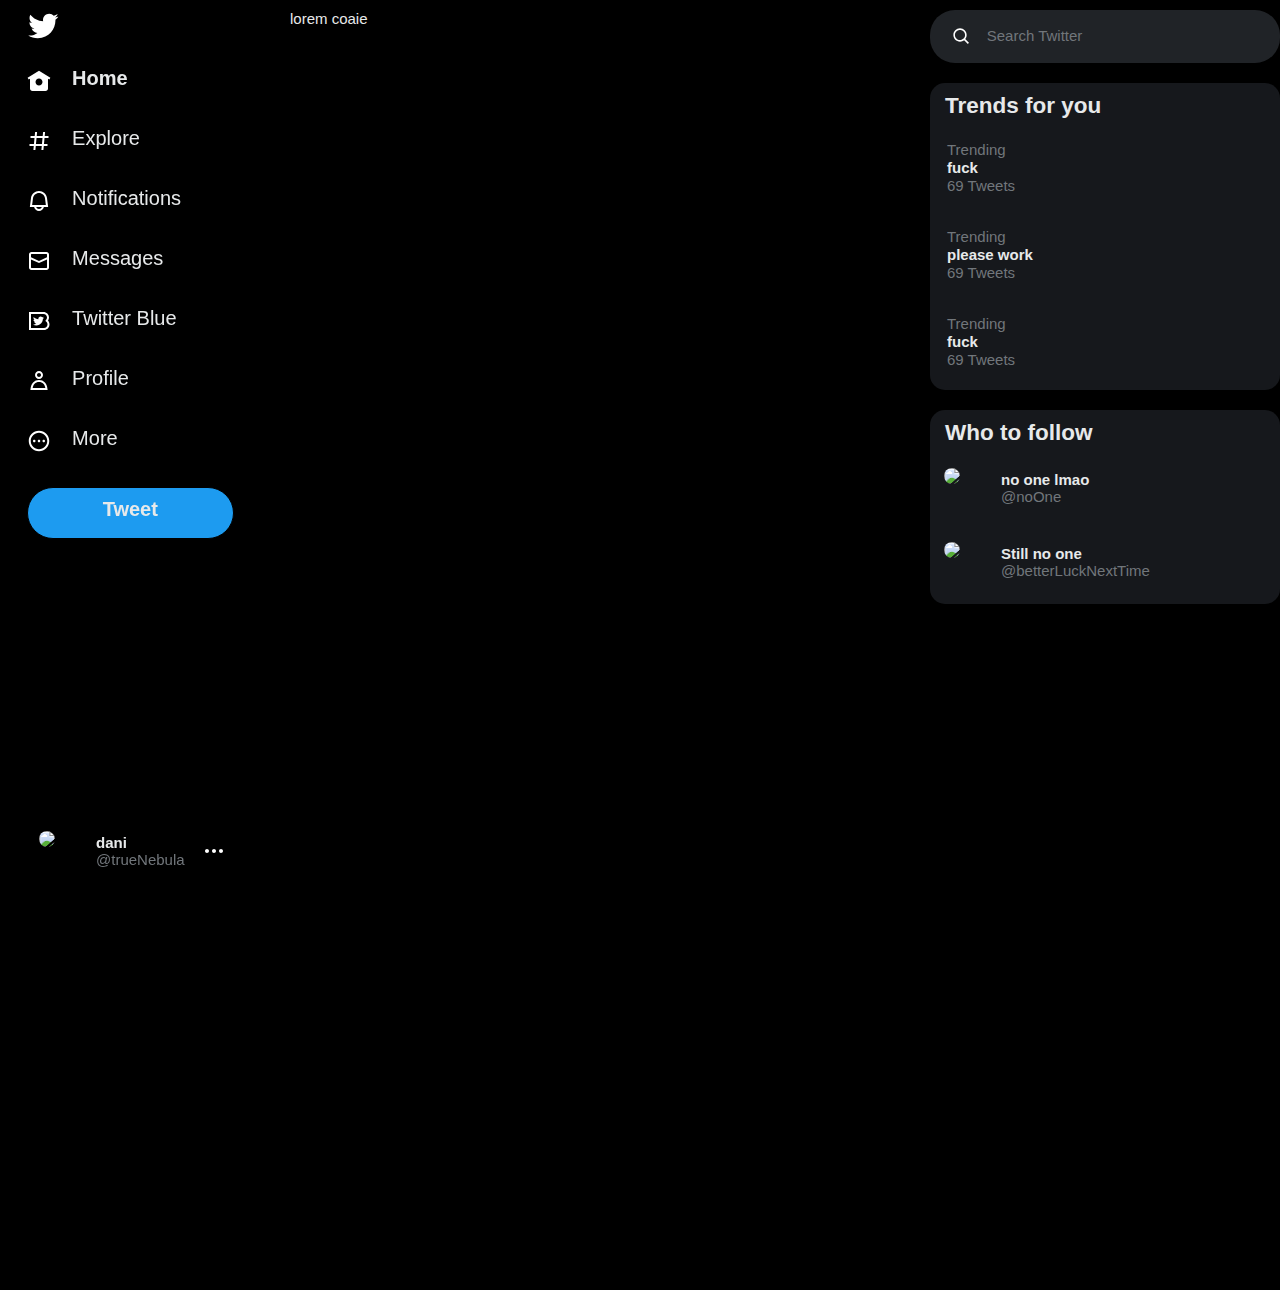
==== School/Lab3/index.html @ 3c09229b "like 2 thirds of the way done" ====
<!DOCTYPE html>
<html lang="en">
<head>
    <meta charset="UTF-8">
    <meta http-equiv="X-UA-Compatible" content="IE=edge">
    <meta name="viewport" content="width=device-width, initial-scale=1.0">
    <link rel="stylesheet" href="styles.css">
    <title>Home / Twitter</title>
</head>
<body>
    <div class="layout">
        <header>
            <div class="empty">
                <div class="sidebar">
                    <div class="sidebar-helper">
                        <svg viewBox="0 0 24 24" aria-hidden="true" class="logo">
                        <g>
                        <path d="M23.643 4.937c-.835.37-1.732.62-2.675.733.962-.576 1.7-1.49 2.048-2.578-.9.534-1.897.922-2.958 1.13-.85-.904-2.06-1.47-3.4-1.47-2.572 0-4.658 2.086-4.658 4.66 0 .364.042.718.12 1.06-3.873-.195-7.304-2.05-9.602-4.868-.4.69-.63 1.49-.63 2.342 0 1.616.823 3.043 2.072 3.878-.764-.025-1.482-.234-2.11-.583v.06c0 2.257 1.605 4.14 3.737 4.568-.392.106-.803.162-1.227.162-.3 0-.593-.028-.877-.082.593 1.85 2.313 3.198 4.352 3.234-1.595 1.25-3.604 1.995-5.786 1.995-.376 0-.747-.022-1.112-.065 2.062 1.323 4.51 2.093 7.14 2.093 8.57 0 13.255-7.098 13.255-13.254 0-.2-.005-.402-.014-.602.91-.658 1.7-1.477 2.323-2.41z"></path>
                        </g>
                        </svg>
                        <nav>
                        <a href="#" class="navlink">
                            <div>
                                <svg class="icon"><g><path d="M12 1.696L.622 8.807l1.06 1.696L3 9.679V19.5C3 20.881 4.119 22 5.5 22h13c1.381 0 2.5-1.119 2.5-2.5V9.679l1.318.824 1.06-1.696L12 1.696zM12 16.5c-1.933 0-3.5-1.567-3.5-3.5s1.567-3.5 3.5-3.5 3.5 1.567 3.5 3.5-1.567 3.5-3.5 3.5z"></path></g></svg>
                                <span class="navtext bold">Home</span>
                            </div>
                        </a>
                        <a href="#" class="navlink">
                            <div>
                                <svg class="icon"><g><path d="M10.09 3.098L9.72 7h5.99l.39-4.089 1.99.187L17.72 7h3.78v2h-3.97l-.56 6h3.53v2h-3.72l-.38 4.089-1.99-.187.36-3.902H8.78l-.38 4.089-1.99-.187L6.77 17H2.5v-2h4.46l.56-6H3.5V7h4.21l.39-4.089 1.99.187zM14.96 15l.56-6H9.53l-.56 6h5.99z"></path></g></svg>
                                <span class="navtext">Explore</span>
                            </div>
                        </a>
                        <a href="#" class="navlink">
                            <div>
                                <svg class="icon"><g><path d="M19.993 9.042C19.48 5.017 16.054 2 11.996 2s-7.49 3.021-7.999 7.051L2.866 18H7.1c.463 2.282 2.481 4 4.9 4s4.437-1.718 4.9-4h4.236l-1.143-8.958zM12 20c-1.306 0-2.417-.835-2.829-2h5.658c-.412 1.165-1.523 2-2.829 2zm-6.866-4l.847-6.698C6.364 6.272 8.941 4 11.996 4s5.627 2.268 6.013 5.295L18.864 16H5.134z"></path></g></svg>
                                <span class="navtext">Notifications</span>
                            </div>
                        </a>
                        <a href="#" class="navlink">
                            <div>
                                <svg class="icon"><g><path d="M1.998 5.5c0-1.381 1.119-2.5 2.5-2.5h15c1.381 0 2.5 1.119 2.5 2.5v13c0 1.381-1.119 2.5-2.5 2.5h-15c-1.381 0-2.5-1.119-2.5-2.5v-13zm2.5-.5c-.276 0-.5.224-.5.5v2.764l8 3.638 8-3.636V5.5c0-.276-.224-.5-.5-.5h-15zm15.5 5.463l-8 3.636-8-3.638V18.5c0 .276.224.5.5.5h15c.276 0 .5-.224.5-.5v-8.037z"></path></g></svg>
                                <span class="navtext">Messages</span>
                            </div>
                        </a>
                        <a href="#" class="navlink">
                            <div>
                                <svg class="icon"><g><path d="M15.704 8.99c.457-.05.891-.17 1.296-.35-.302.45-.685.84-1.125 1.15.004.1.006.19.006.29 0 2.94-2.269 6.32-6.421 6.32-1.274 0-2.46-.37-3.459-1 .177.02.357.03.539.03 1.057 0 2.03-.35 2.803-.95-.988-.02-1.821-.66-2.109-1.54.138.03.28.04.425.04.206 0 .405-.03.595-.08-1.033-.2-1.811-1.1-1.811-2.18v-.03c.305.17.652.27 1.023.28-.606-.4-1.004-1.08-1.004-1.85 0-.4.111-.78.305-1.11 1.113 1.34 2.775 2.22 4.652 2.32-.038-.17-.058-.33-.058-.51 0-1.23 1.01-2.22 2.256-2.22.649 0 1.235.27 1.647.7.514-.1.997-.28 1.433-.54-.168.52-.526.96-.992 1.23zM2 21h15c3.038 0 5.5-2.46 5.5-5.5 0-1.4-.524-2.68-1.385-3.65-.08-.09-.089-.22-.023-.32.574-.87.908-1.91.908-3.03C22 5.46 19.538 3 16.5 3H2v18zM16.5 5C18.433 5 20 6.57 20 8.5c0 1.01-.43 1.93-1.12 2.57-.468.43-.414 1.19.111 1.55.914.63 1.509 1.69 1.509 2.88 0 1.93-1.567 3.5-3.5 3.5H4V5h12.5z"></path></g></svg>
                                <span class="navtext">Twitter Blue</span>
                            </div>
                        </a>
                        <a href="#" class="navlink">
                            <div>
                                <svg class="icon"><g><path d="M5.651 19h12.698c-.337-1.8-1.023-3.21-1.945-4.19C15.318 13.65 13.838 13 12 13s-3.317.65-4.404 1.81c-.922.98-1.608 2.39-1.945 4.19zm.486-5.56C7.627 11.85 9.648 11 12 11s4.373.85 5.863 2.44c1.477 1.58 2.366 3.8 2.632 6.46l.11 1.1H3.395l.11-1.1c.266-2.66 1.155-4.88 2.632-6.46zM12 4c-1.105 0-2 .9-2 2s.895 2 2 2 2-.9 2-2-.895-2-2-2zM8 6c0-2.21 1.791-4 4-4s4 1.79 4 4-1.791 4-4 4-4-1.79-4-4z"></path></g></svg>
                                <span class="navtext">Profile</span>
                            </div>
                        </a>
                        <a href="#" class="navlink">
                            <div>
                                <svg class="icon"><g><path d="M3.75 12c0-4.56 3.69-8.25 8.25-8.25s8.25 3.69 8.25 8.25-3.69 8.25-8.25 8.25S3.75 16.56 3.75 12zM12 1.75C6.34 1.75 1.75 6.34 1.75 12S6.34 22.25 12 22.25 22.25 17.66 22.25 12 17.66 1.75 12 1.75zm-4.75 11.5c.69 0 1.25-.56 1.25-1.25s-.56-1.25-1.25-1.25S6 11.31 6 12s.56 1.25 1.25 1.25zm9.5 0c.69 0 1.25-.56 1.25-1.25s-.56-1.25-1.25-1.25-1.25.56-1.25 1.25.56 1.25 1.25 1.25zM13.25 12c0 .69-.56 1.25-1.25 1.25s-1.25-.56-1.25-1.25.56-1.25 1.25-1.25 1.25.56 1.25 1.25z"></path></g></svg>
                                <span class="navtext">More</span>
                            </div>
                        </a>
                        </nav>
                        <div class="tweet-button">
                            <a href="#" class="tweet-anchor bold">
                                <span>Tweet</span>
                            </a>
                        </div>
                        <div class="profile-info">
                            <div class="pfp">
                                <img src="https://pbs.twimg.com/profile_images/1542159295428677637/YGMiE6as_normal.png">
                            </div>
                            <div class="stack">
                                <div class="username bold">
                                    <span>dani</span>
                                </div>
                                <div class="handle">
                                    <span>@trueNebula</span>
                                </div>
                            </div>
                            <div class="settings">
                                <svg viewBox="0 0 24 24" aria-hidden="true">
                                    <g><path d="M3 12c0-1.1.9-2 2-2s2 .9 2 2-.9 2-2 2-2-.9-2-2zm9 2c1.1 0 2-.9 2-2s-.9-2-2-2-2 .9-2 2 .9 2 2 2zm7 0c1.1 0 2-.9 2-2s-.9-2-2-2-2 .9-2 2 .9 2 2 2z"></path></g>
                                </svg>                                
                            </div>
                        </div>
                    </div>
                </div>
        </header>
        <main>
            <div class="middle">
                <p>lorem coaie</p>
                <div class="timeline"></div>
                <div class="right">
                    <section id="search-bar" class="search-bar">
                        <div class="grey-icon-container">
                            <svg class="grey-icon" viewBox="0 0 24 24" aria-hidden="true">
                                <g><path d="M10.25 3.75c-3.59 0-6.5 2.91-6.5 6.5s2.91 6.5 6.5 6.5c1.795 0 3.419-.726 4.596-1.904 1.178-1.177 1.904-2.801 1.904-4.596 0-3.59-2.91-6.5-6.5-6.5zm-8.5 6.5c0-4.694 3.806-8.5 8.5-8.5s8.5 3.806 8.5 8.5c0 1.986-.682 3.815-1.824 5.262l4.781 4.781-1.414 1.414-4.781-4.781c-1.447 1.142-3.276 1.824-5.262 1.824-4.694 0-8.5-3.806-8.5-8.5z"></path></g>
                            </svg>
                        </div>
                        <span>Search Twitter</span>
                    </section>
                    <section id="trends" class="grey-container">
                        <div class="grey-container-text">
                            <h2>Trends for you</h2>
                        </div>
                        <div class="grey-container-item">
                            <div class="grey-container-text-small">Trending</div>
                            <div class="grey-container-heading">fuck</div>
                            <div class="grey-container-text-small">69 Tweets</div>
                        </div>
                        <div class="grey-container-item">
                            <div class="grey-container-text-small">Trending</div>
                            <div class="grey-container-heading">please work</div>
                            <div class="grey-container-text-small">69 Tweets</div>
                        </div>
                        <div class="grey-container-item">
                            <div class="grey-container-text-small">Trending</div>
                            <div class="grey-container-heading">fuck</div>
                            <div class="grey-container-text-small">69 Tweets</div>
                        </div>
                    </section>
                    <section id="follow" class="grey-container">
                        <div class="grey-container-text">
                            <h2>Who to follow</h2>
                        </div>
                        <div class="grey-container-item">
                            <div class="grey-container-profile">
                                <div class="pfp">
                                    <img src="https://pbs.twimg.com/profile_images/1542159295428677637/YGMiE6as_normal.png">
                                </div>
                                <div class="stack">
                                    <div class="username bold">
                                        <span>no one lmao</span>
                                    </div>
                                    <div class="handle">
                                        <span>@noOne</span>
                                    </div>
                                </div>
                            </div>
                        </div>
                        <div class="grey-container-item">
                            <div class="grey-container-profile">
                                <div class="pfp">
                                    <img src="https://pbs.twimg.com/profile_images/1542159295428677637/YGMiE6as_normal.png">
                                </div>
                                <div class="stack">
                                    <div class="username bold">
                                        <span>Still no one</span>
                                    </div>
                                    <div class="handle">
                                        <span>@betterLuckNextTime</span>
                                    </div>
                                </div>
                            </div>
                        </div>
                    </section>
                </div>
            </div>
        </main>
    </div>
</body>
</html>
---- School/Lab3/styles.css ----
:root {
    --bg-color: rgb(0, 0, 0);
    --scrollbar-color: rgb(22, 24, 28);
    --text-color: rgb(231, 233, 234);
    --blue-text-color: rgb(29, 155, 240);
    --blue-color: rgb(29, 155, 240);
    --grey-text: rgb(113, 118, 123);
    --grey-bg: rgb(32, 35, 39);
    --dark-grey-bg:rgb(22, 24, 28);
}

* {
    margin: 0;
    padding: 0;
    box-sizing: border-box;
}

.bold {
    font-weight: 650;
}

body {
    width: 100%;
    height: 100%;
    background-color: var(--bg-color);
    color: var(--text-color);
    font-family: "TwitterChirp", -apple-system, BlinkMacSystemFont, "Segoe UI", Roboto, Helvetica, Arial, sans-serif;
    font-size: 15px;
}

a {
    color: var(--text-color);
    text-decoration: none;
    justify-content: center;
}

svg {
    filter: invert(100%);
}

.layout {
    margin-top: 10px;
    height: 100vw;
    display: flex;
    flex-direction: row;
    align-items: stretch;
}

header {
    max-width: 594px;
    display: flex;
    flex-direction: column;
    align-items: flex-end;
    flex-grow: 1;
}

.empty {
    width: 285px;
    height: 100%;
    display: flex;
    align-items: flex-end;
    flex-basis: auto;
    flex-direction: column;
    flex-shrink: 0;
}

.sidebar {
    position: fixed;
    height: 100%;
    padding-left: 8px;
    padding-right: 8px;
    display: flex;
    flex-direction: column;
    font-size: 20px;
}

.sidebar-helper{
    justify-content: space-between;
    height: 100%;
    width: 255px;
    margin-left:30px;
}

.logo {
    height: 2rem;
    margin-bottom: 20px;
}

nav {
    display: flex;
    align-items: flex-start;
    flex-direction: column;
    gap: 30px;
    margin-bottom:30px
}

.navlink>div {
    display: flex;

}

.icon {
    height: 1.75rem;
    width: 1.57rem;
    margin-top:2px;
}

.navtext {
    margin-bottom:7px;
    margin-right: 16px;
    margin-left: 20px;
    overflow: hidden;
    text-overflow: ellipsis;
    white-space: nowrap;
}

.tweet-button {
    width: 90%;
    min-width: 52px;
    min-height: 52px;
    margin-bottom: 4px;
    margin-top: 4px;
    display:flex;

}

.tweet-anchor {
    width:90%;
    background-color: var(--blue-color);
    box-shadow: rgba(0, 0, 0, 0.08) 0px 8px 28px;
    cursor: pointer;
    padding-left: 32px;
    padding-right: 32px;
    border-style: solid;
    border-width: 1px;
    border-color: rgb(0, 0, 0);
    border-radius: 9999px;
    display: flex;
}

.tweet-anchor>span {
    padding-top:10px;
}

.profile-info {
    position: absolute;
    bottom: 15px;
    margin-bottom: 12px;
    margin-top: 12px;
    padding: 12px;
    display: flex;
    flex-direction: row;
    align-items: center;
    font-size: 15px;
    gap: 17px;
}

.pfp {
    height: 40px;
    width: 40px;
}

.pfp>img {
    border-radius: 50%;
}

.handle{
    color: var(--grey-text);
}

.settings {
    align-items: flex-end;
    height: 1.5rem;
    width: 1.5rem;

}

main {
    align-items: flex-start;
}

.middle {
    width: 990px;
    display: flex;
    flex-direction: row;
    align-items: stretch;
}

.timeline {
    max-width: 600px;
    flex-grow: 1;
    flex-shrink: 1;
    flex-basis: auto;
}

.right {
    width: 350px;
}

.search-bar {
    width: 350px;
    height: 53px;
    background-color: var(--grey-bg);
    border-radius:25px;
    margin-bottom: 12px;
    display: flex;
    flex-direction: row;
    align-items: center;
    justify-content: left;
    padding-top: 3px;
}

.grey-icon {
    padding-left: 12px;
    color: rgb(113, 118, 123);
    height: 1.25em;
    margin-left: 10px;
}

.search-bar>span {
    color: var(--grey-text);
    margin-left: 16px;
    margin-bottom: 5px;
}

.grey-container {
    background-color: var(--dark-grey-bg);
    border-color: var(--dark-grey-bg);
    border-radius:15px;
    margin-top: 20px;
    margin-bottom: 16px;
    display: flex;
    flex-direction: column;
    align-items: flex-start;
    justify-content: left;
    
}

.grey-container-text{
    margin-left: 15px;
    margin-top: 10px;
    margin-bottom: 10px;


}

.grey-container-item {
    width:100%;
    display: flex;
    flex-direction: column;
    align-items: flex-start;
    justify-content: left;
    margin-left: 5px;
    margin-bottom: 10px;
    padding: 12px;
    gap:1px;    

}

.grey-container-text-small {
    color: var(--grey-text);
}

.grey-container-heading {
    color: var(--white-text);
    font-weight: 700;
}

.grey-container-profile {
    margin-top: -12px;
    margin-left: -15px;
    margin-bottom: -12px;
    padding: 12px;
    display: flex;
    flex-direction: row;
    align-items: center;
    font-size: 15px;
    gap: 17px;

}
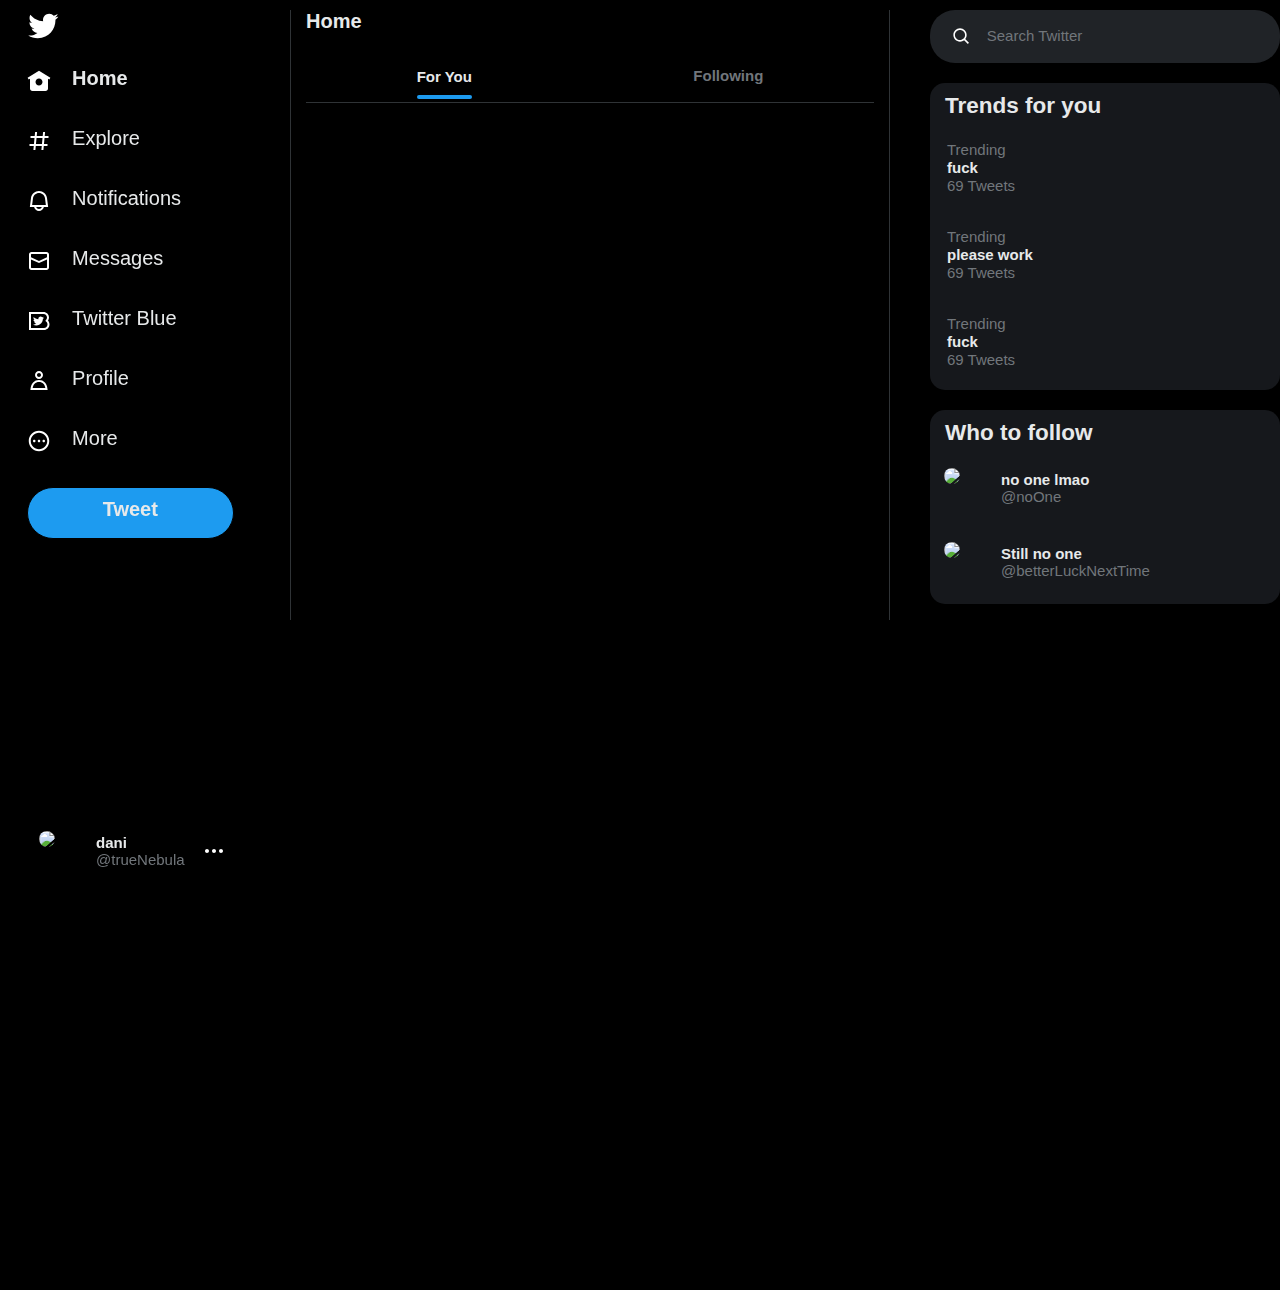
==== commit 649dbdf3: "started timeline" ====
--- a/School/Lab3/index.html
+++ b/School/Lab3/index.html
@@ -90,8 +90,27 @@
         </header>
         <main>
             <div class="middle">
-                <p>lorem coaie</p>
-                <div class="timeline"></div>
+                <div class="timeline">
+                    <h2>Home</h2>
+                    <div class="tabs">
+                        <div class="for-you">
+                            <div class="tab-text">
+                                <span>For You</span>
+                            </div>
+                            <div class="tab-underline"></div>
+                        </div>
+                        <div class="following">
+                            <div class="tab-text unselected">
+                                <span>Following</span>
+                            </div>
+                        </div>
+                    </div>
+                    <div class="compose"></div>
+                    <div class="tweets">
+                        <div class="tweet"></div>
+                        <div class="tweet"></div>
+                    </div>
+                </div>
                 <div class="right">
                     <section id="search-bar" class="search-bar">
                         <div class="grey-icon-container">
--- a/School/Lab3/styles.css
+++ b/School/Lab3/styles.css
@@ -188,9 +188,59 @@
 
 .timeline {
     max-width: 600px;
+    margin-right: 40px;
+    padding-left: 15px;
+    padding-right: 15px;
     flex-grow: 1;
     flex-shrink: 1;
     flex-basis: auto;
+    border-left-width: 1px;
+    border-right-width: 1px;
+    border-top-width: 0px;
+    border-bottom-width: 0px;
+    border-style: solid;
+    border-color: rgb(47, 51, 54);
+
+}
+
+.timeline>h2 {
+    height:3rem;
+    font-size: 20px;
+}
+
+.tabs{
+    width:100%;
+    display: flex;
+    flex-direction: row;
+    align-items: center;
+    justify-content: space-around;
+    margin-top: 10px;
+    border-width: 0 0 1px 0;
+    border-style: solid;
+    border-color: rgb(47, 51, 54);
+
+}
+
+.tab-text {
+    font-weight: 700;
+}
+
+.unselected {
+    font-weight: 600;
+    color: var(--grey-text);
+}
+
+.tab-underline {
+    height:4px;
+    background-color: var(--blue-color);
+    width:100%;
+    display: inline-flex;
+    border-radius: 9999px;
+}
+
+.following {
+    margin-top: -20px;
+
 }
 
 .right {
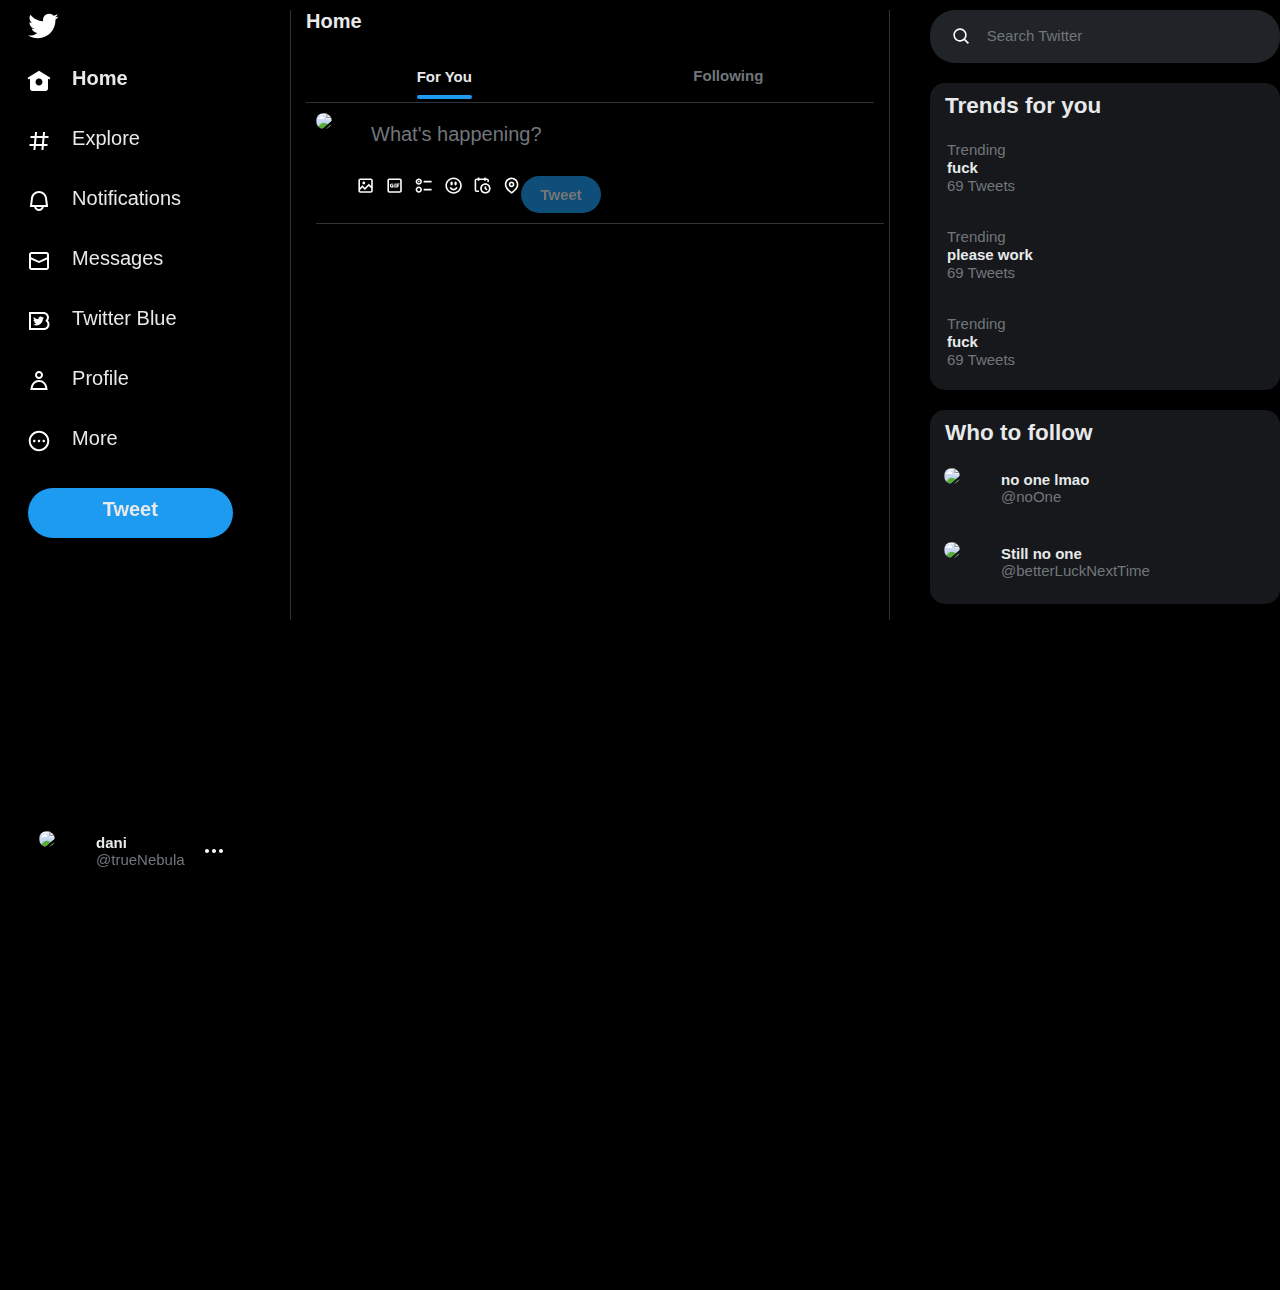
==== commit adf4f534: "started compose box" ====
--- a/School/Lab3/index.html
+++ b/School/Lab3/index.html
@@ -105,7 +105,53 @@
                             </div>
                         </div>
                     </div>
-                    <div class="compose"></div>
+                    <div class="compose">
+                        <div class="pfp">
+                            <img src="https://pbs.twimg.com/profile_images/1542159295428677637/YGMiE6as_normal.png">
+                        </div>
+                        <div class="compose-area">
+                            <div class="placeholder-text">
+                                <span>What's happening?</span>
+                            </div>
+                            <div class="compose-menu">
+                                <div class="compose-icons">
+                                    <div class="compose-icon">
+                                        <svg viewBox="0 0 24 24" aria-hidden="true">
+                                            <g><path d="M3 5.5C3 4.119 4.119 3 5.5 3h13C19.881 3 21 4.119 21 5.5v13c0 1.381-1.119 2.5-2.5 2.5h-13C4.119 21 3 19.881 3 18.5v-13zM5.5 5c-.276 0-.5.224-.5.5v9.086l3-3 3 3 5-5 3 3V5.5c0-.276-.224-.5-.5-.5h-13zM19 15.414l-3-3-5 5-3-3-3 3V18.5c0 .276.224.5.5.5h13c.276 0 .5-.224.5-.5v-3.086zM9.75 7C8.784 7 8 7.784 8 8.75s.784 1.75 1.75 1.75 1.75-.784 1.75-1.75S10.716 7 9.75 7z"></path></g>
+                                        </svg>
+                                    </div>
+                                    <div class="compose-icon">
+                                        <svg viewBox="0 0 24 24" aria-hidden="true">
+                                            <g><path d="M3 5.5C3 4.119 4.12 3 5.5 3h13C19.88 3 21 4.119 21 5.5v13c0 1.381-1.12 2.5-2.5 2.5h-13C4.12 21 3 19.881 3 18.5v-13zM5.5 5c-.28 0-.5.224-.5.5v13c0 .276.22.5.5.5h13c.28 0 .5-.224.5-.5v-13c0-.276-.22-.5-.5-.5h-13zM18 10.711V9.25h-3.74v5.5h1.44v-1.719h1.7V11.57h-1.7v-.859H18zM11.79 9.25h1.44v5.5h-1.44v-5.5zm-3.07 1.375c.34 0 .77.172 1.02.43l1.03-.86c-.51-.601-1.28-.945-2.05-.945C7.19 9.25 6 10.453 6 12s1.19 2.75 2.72 2.75c.85 0 1.54-.344 2.05-.945v-2.149H8.38v1.032H9.4v.515c-.17.086-.42.172-.68.172-.76 0-1.36-.602-1.36-1.375 0-.688.6-1.375 1.36-1.375z"></path></g>
+                                        </svg>
+                                    </div>
+                                    <div class="compose-icon">
+                                        <svg viewBox="0 0 24 24" aria-hidden="true">
+                                            <g><path d="M6 5c-1.1 0-2 .895-2 2s.9 2 2 2 2-.895 2-2-.9-2-2-2zM2 7c0-2.209 1.79-4 4-4s4 1.791 4 4-1.79 4-4 4-4-1.791-4-4zm20 1H12V6h10v2zM6 15c-1.1 0-2 .895-2 2s.9 2 2 2 2-.895 2-2-.9-2-2-2zm-4 2c0-2.209 1.79-4 4-4s4 1.791 4 4-1.79 4-4 4-4-1.791-4-4zm20 1H12v-2h10v2zM7 7c0 .552-.45 1-1 1s-1-.448-1-1 .45-1 1-1 1 .448 1 1z"></path></g>
+                                        </svg>
+                                    </div>
+                                    <div class="compose-icon">
+                                        <svg viewBox="0 0 24 24" aria-hidden="true">
+                                            <g><path d="M8 9.5C8 8.119 8.672 7 9.5 7S11 8.119 11 9.5 10.328 12 9.5 12 8 10.881 8 9.5zm6.5 2.5c.828 0 1.5-1.119 1.5-2.5S15.328 7 14.5 7 13 8.119 13 9.5s.672 2.5 1.5 2.5zM12 16c-2.224 0-3.021-2.227-3.051-2.316l-1.897.633c.05.15 1.271 3.684 4.949 3.684s4.898-3.533 4.949-3.684l-1.896-.638c-.033.095-.83 2.322-3.053 2.322zm10.25-4.001c0 5.652-4.598 10.25-10.25 10.25S1.75 17.652 1.75 12 6.348 1.75 12 1.75 22.25 6.348 22.25 12zm-2 0c0-4.549-3.701-8.25-8.25-8.25S3.75 7.451 3.75 12s3.701 8.25 8.25 8.25 8.25-3.701 8.25-8.25z"></path></g>
+                                        </svg>
+                                    </div>
+                                    <div class="compose-icon">
+                                        <svg viewBox="0 0 24 24" aria-hidden="true">
+                                            <g><path d="M6 3V2h2v1h6V2h2v1h1.5C18.88 3 20 4.119 20 5.5v2h-2v-2c0-.276-.22-.5-.5-.5H16v1h-2V5H8v1H6V5H4.5c-.28 0-.5.224-.5.5v12c0 .276.22.5.5.5h3v2h-3C3.12 20 2 18.881 2 17.5v-12C2 4.119 3.12 3 4.5 3H6zm9.5 8c-2.49 0-4.5 2.015-4.5 4.5s2.01 4.5 4.5 4.5 4.5-2.015 4.5-4.5-2.01-4.5-4.5-4.5zM9 15.5C9 11.91 11.91 9 15.5 9s6.5 2.91 6.5 6.5-2.91 6.5-6.5 6.5S9 19.09 9 15.5zm5.5-2.5h2v2.086l1.71 1.707-1.42 1.414-2.29-2.293V13z"></path></g>
+                                        </svg>
+                                    </div>
+                                    <div class="compose-icon">
+                                        <svg viewBox="0 0 24 24" aria-hidden="true">
+                                            <g><path d="M12 7c-1.93 0-3.5 1.57-3.5 3.5S10.07 14 12 14s3.5-1.57 3.5-3.5S13.93 7 12 7zm0 5c-.827 0-1.5-.673-1.5-1.5S11.173 9 12 9s1.5.673 1.5 1.5S12.827 12 12 12zm0-10c-4.687 0-8.5 3.813-8.5 8.5 0 5.967 7.621 11.116 7.945 11.332l.555.37.555-.37c.324-.216 7.945-5.365 7.945-11.332C20.5 5.813 16.687 2 12 2zm0 17.77c-1.665-1.241-6.5-5.196-6.5-9.27C5.5 6.916 8.416 4 12 4s6.5 2.916 6.5 6.5c0 4.073-4.835 8.028-6.5 9.27z"></path></g>
+                                        </svg>
+                                    </div>
+                                </div>
+                                <div class="compose-button">
+                                    <span class="bold">Tweet</span>
+                                </div>
+                            </div>
+                        </div>
+                    </div>
                     <div class="tweets">
                         <div class="tweet"></div>
                         <div class="tweet"></div>
--- a/School/Lab3/styles.css
+++ b/School/Lab3/styles.css
@@ -243,6 +243,74 @@
 
 }
 
+
+.compose {
+    width:100%;
+    display: flex;
+    flex-direction: row;
+    margin-top: 10px;
+    margin-left:10px;
+    border-width: 0 0 1px 0;
+    border-style: solid;
+    border-color: rgb(47, 51, 54);
+
+}
+
+.compose-area { 
+    display: flex;
+    flex-direction: column;
+}
+
+.placeholder-text {
+    color: var(--grey-text);
+    margin-left: 15px;
+    margin-top: 10px;
+    margin-bottom: 10px;
+    font-size: 20px;
+    font-weight: 10px;
+
+}
+
+
+.compose-menu {
+    display: flex;
+    flex-direction: row;
+    margin-top: 20px;
+    justify-items: stretch;
+    
+}
+
+.compose-icons {
+    align-self: flex-start;
+    display: flex;
+    flex-direction: row;
+    gap: 10px;
+    justify-content: center;
+    align-items: center;
+}
+
+.compose-icon {
+    height: 1.2rem;
+    width: 1.2rem;
+    margin-bottom: 10px;
+}
+
+.compose-button {
+    align-self: flex-end;
+
+    display: flex;
+    flex-direction: row;
+    background-color: var(--blue-color);
+    height: 2.3rem;
+    width: 5rem;
+    border-radius: 9999px;
+    color: var(--white);
+    opacity: 0.5;
+    align-items: center;
+    justify-content: center;
+    margin-bottom: 10px;
+}
+
 .right {
     width: 350px;
 }
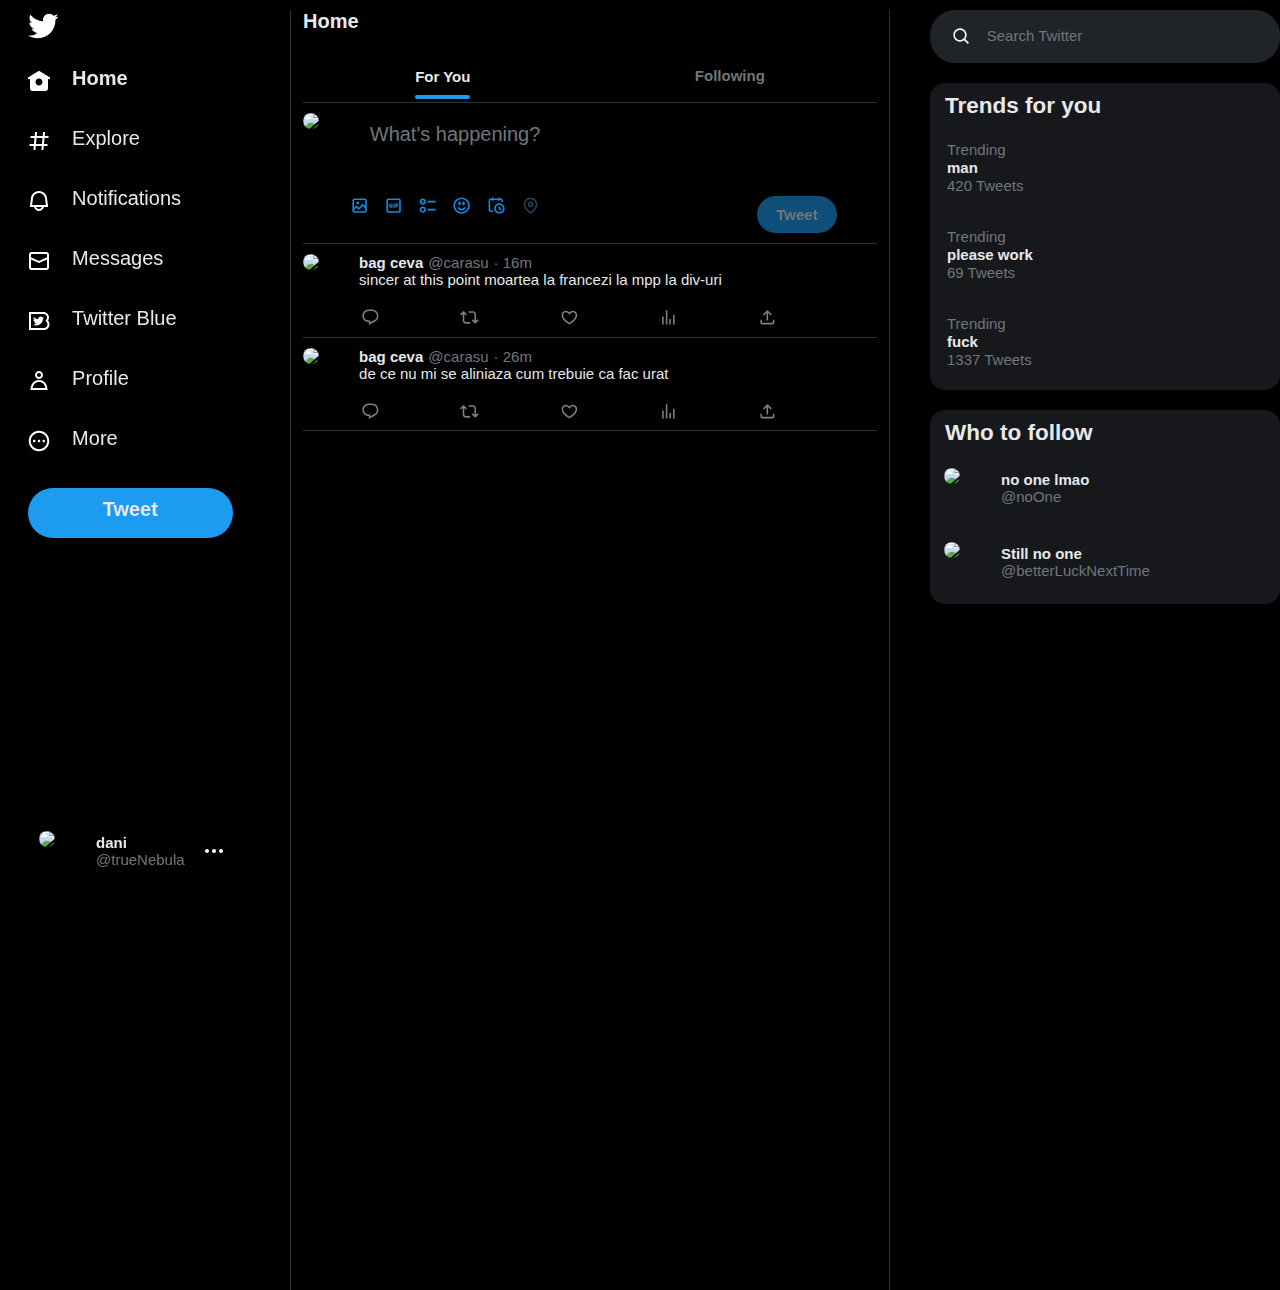
==== commit 70b84399: "done" ====
--- a/School/Lab3/index.html
+++ b/School/Lab3/index.html
@@ -1,5 +1,6 @@
 <!DOCTYPE html>
 <html lang="en">
+
 <head>
     <meta charset="UTF-8">
     <meta http-equiv="X-UA-Compatible" content="IE=edge">
@@ -7,6 +8,7 @@
     <link rel="stylesheet" href="styles.css">
     <title>Home / Twitter</title>
 </head>
+
 <body>
     <div class="layout">
         <header>
@@ -14,53 +16,97 @@
                 <div class="sidebar">
                     <div class="sidebar-helper">
                         <svg viewBox="0 0 24 24" aria-hidden="true" class="logo">
-                        <g>
-                        <path d="M23.643 4.937c-.835.37-1.732.62-2.675.733.962-.576 1.7-1.49 2.048-2.578-.9.534-1.897.922-2.958 1.13-.85-.904-2.06-1.47-3.4-1.47-2.572 0-4.658 2.086-4.658 4.66 0 .364.042.718.12 1.06-3.873-.195-7.304-2.05-9.602-4.868-.4.69-.63 1.49-.63 2.342 0 1.616.823 3.043 2.072 3.878-.764-.025-1.482-.234-2.11-.583v.06c0 2.257 1.605 4.14 3.737 4.568-.392.106-.803.162-1.227.162-.3 0-.593-.028-.877-.082.593 1.85 2.313 3.198 4.352 3.234-1.595 1.25-3.604 1.995-5.786 1.995-.376 0-.747-.022-1.112-.065 2.062 1.323 4.51 2.093 7.14 2.093 8.57 0 13.255-7.098 13.255-13.254 0-.2-.005-.402-.014-.602.91-.658 1.7-1.477 2.323-2.41z"></path>
-                        </g>
+                            <g>
+                                <path
+                                    d="M23.643 4.937c-.835.37-1.732.62-2.675.733.962-.576 1.7-1.49 2.048-2.578-.9.534-1.897.922-2.958 1.13-.85-.904-2.06-1.47-3.4-1.47-2.572 0-4.658 2.086-4.658 4.66 0 .364.042.718.12 1.06-3.873-.195-7.304-2.05-9.602-4.868-.4.69-.63 1.49-.63 2.342 0 1.616.823 3.043 2.072 3.878-.764-.025-1.482-.234-2.11-.583v.06c0 2.257 1.605 4.14 3.737 4.568-.392.106-.803.162-1.227.162-.3 0-.593-.028-.877-.082.593 1.85 2.313 3.198 4.352 3.234-1.595 1.25-3.604 1.995-5.786 1.995-.376 0-.747-.022-1.112-.065 2.062 1.323 4.51 2.093 7.14 2.093 8.57 0 13.255-7.098 13.255-13.254 0-.2-.005-.402-.014-.602.91-.658 1.7-1.477 2.323-2.41z">
+                                </path>
+                            </g>
                         </svg>
                         <nav>
-                        <a href="#" class="navlink">
-                            <div>
-                                <svg class="icon"><g><path d="M12 1.696L.622 8.807l1.06 1.696L3 9.679V19.5C3 20.881 4.119 22 5.5 22h13c1.381 0 2.5-1.119 2.5-2.5V9.679l1.318.824 1.06-1.696L12 1.696zM12 16.5c-1.933 0-3.5-1.567-3.5-3.5s1.567-3.5 3.5-3.5 3.5 1.567 3.5 3.5-1.567 3.5-3.5 3.5z"></path></g></svg>
-                                <span class="navtext bold">Home</span>
-                            </div>
-                        </a>
-                        <a href="#" class="navlink">
-                            <div>
-                                <svg class="icon"><g><path d="M10.09 3.098L9.72 7h5.99l.39-4.089 1.99.187L17.72 7h3.78v2h-3.97l-.56 6h3.53v2h-3.72l-.38 4.089-1.99-.187.36-3.902H8.78l-.38 4.089-1.99-.187L6.77 17H2.5v-2h4.46l.56-6H3.5V7h4.21l.39-4.089 1.99.187zM14.96 15l.56-6H9.53l-.56 6h5.99z"></path></g></svg>
-                                <span class="navtext">Explore</span>
-                            </div>
-                        </a>
-                        <a href="#" class="navlink">
-                            <div>
-                                <svg class="icon"><g><path d="M19.993 9.042C19.48 5.017 16.054 2 11.996 2s-7.49 3.021-7.999 7.051L2.866 18H7.1c.463 2.282 2.481 4 4.9 4s4.437-1.718 4.9-4h4.236l-1.143-8.958zM12 20c-1.306 0-2.417-.835-2.829-2h5.658c-.412 1.165-1.523 2-2.829 2zm-6.866-4l.847-6.698C6.364 6.272 8.941 4 11.996 4s5.627 2.268 6.013 5.295L18.864 16H5.134z"></path></g></svg>
-                                <span class="navtext">Notifications</span>
-                            </div>
-                        </a>
-                        <a href="#" class="navlink">
-                            <div>
-                                <svg class="icon"><g><path d="M1.998 5.5c0-1.381 1.119-2.5 2.5-2.5h15c1.381 0 2.5 1.119 2.5 2.5v13c0 1.381-1.119 2.5-2.5 2.5h-15c-1.381 0-2.5-1.119-2.5-2.5v-13zm2.5-.5c-.276 0-.5.224-.5.5v2.764l8 3.638 8-3.636V5.5c0-.276-.224-.5-.5-.5h-15zm15.5 5.463l-8 3.636-8-3.638V18.5c0 .276.224.5.5.5h15c.276 0 .5-.224.5-.5v-8.037z"></path></g></svg>
-                                <span class="navtext">Messages</span>
-                            </div>
-                        </a>
-                        <a href="#" class="navlink">
-                            <div>
-                                <svg class="icon"><g><path d="M15.704 8.99c.457-.05.891-.17 1.296-.35-.302.45-.685.84-1.125 1.15.004.1.006.19.006.29 0 2.94-2.269 6.32-6.421 6.32-1.274 0-2.46-.37-3.459-1 .177.02.357.03.539.03 1.057 0 2.03-.35 2.803-.95-.988-.02-1.821-.66-2.109-1.54.138.03.28.04.425.04.206 0 .405-.03.595-.08-1.033-.2-1.811-1.1-1.811-2.18v-.03c.305.17.652.27 1.023.28-.606-.4-1.004-1.08-1.004-1.85 0-.4.111-.78.305-1.11 1.113 1.34 2.775 2.22 4.652 2.32-.038-.17-.058-.33-.058-.51 0-1.23 1.01-2.22 2.256-2.22.649 0 1.235.27 1.647.7.514-.1.997-.28 1.433-.54-.168.52-.526.96-.992 1.23zM2 21h15c3.038 0 5.5-2.46 5.5-5.5 0-1.4-.524-2.68-1.385-3.65-.08-.09-.089-.22-.023-.32.574-.87.908-1.91.908-3.03C22 5.46 19.538 3 16.5 3H2v18zM16.5 5C18.433 5 20 6.57 20 8.5c0 1.01-.43 1.93-1.12 2.57-.468.43-.414 1.19.111 1.55.914.63 1.509 1.69 1.509 2.88 0 1.93-1.567 3.5-3.5 3.5H4V5h12.5z"></path></g></svg>
-                                <span class="navtext">Twitter Blue</span>
-                            </div>
-                        </a>
-                        <a href="#" class="navlink">
-                            <div>
-                                <svg class="icon"><g><path d="M5.651 19h12.698c-.337-1.8-1.023-3.21-1.945-4.19C15.318 13.65 13.838 13 12 13s-3.317.65-4.404 1.81c-.922.98-1.608 2.39-1.945 4.19zm.486-5.56C7.627 11.85 9.648 11 12 11s4.373.85 5.863 2.44c1.477 1.58 2.366 3.8 2.632 6.46l.11 1.1H3.395l.11-1.1c.266-2.66 1.155-4.88 2.632-6.46zM12 4c-1.105 0-2 .9-2 2s.895 2 2 2 2-.9 2-2-.895-2-2-2zM8 6c0-2.21 1.791-4 4-4s4 1.79 4 4-1.791 4-4 4-4-1.79-4-4z"></path></g></svg>
-                                <span class="navtext">Profile</span>
-                            </div>
-                        </a>
-                        <a href="#" class="navlink">
-                            <div>
-                                <svg class="icon"><g><path d="M3.75 12c0-4.56 3.69-8.25 8.25-8.25s8.25 3.69 8.25 8.25-3.69 8.25-8.25 8.25S3.75 16.56 3.75 12zM12 1.75C6.34 1.75 1.75 6.34 1.75 12S6.34 22.25 12 22.25 22.25 17.66 22.25 12 17.66 1.75 12 1.75zm-4.75 11.5c.69 0 1.25-.56 1.25-1.25s-.56-1.25-1.25-1.25S6 11.31 6 12s.56 1.25 1.25 1.25zm9.5 0c.69 0 1.25-.56 1.25-1.25s-.56-1.25-1.25-1.25-1.25.56-1.25 1.25.56 1.25 1.25 1.25zM13.25 12c0 .69-.56 1.25-1.25 1.25s-1.25-.56-1.25-1.25.56-1.25 1.25-1.25 1.25.56 1.25 1.25z"></path></g></svg>
-                                <span class="navtext">More</span>
-                            </div>
-                        </a>
+                            <a href="#" class="navlink">
+                                <div>
+                                    <svg class="icon">
+                                        <g>
+                                            <path
+                                                d="M12 1.696L.622 8.807l1.06 1.696L3 9.679V19.5C3 20.881 4.119 22 5.5 22h13c1.381 0 2.5-1.119 2.5-2.5V9.679l1.318.824 1.06-1.696L12 1.696zM12 16.5c-1.933 0-3.5-1.567-3.5-3.5s1.567-3.5 3.5-3.5 3.5 1.567 3.5 3.5-1.567 3.5-3.5 3.5z">
+                                            </path>
+                                        </g>
+                                    </svg>
+                                    <span class="navtext bold">Home</span>
+                                </div>
+                            </a>
+                            <a href="#" class="navlink">
+                                <div>
+                                    <svg class="icon">
+                                        <g>
+                                            <path
+                                                d="M10.09 3.098L9.72 7h5.99l.39-4.089 1.99.187L17.72 7h3.78v2h-3.97l-.56 6h3.53v2h-3.72l-.38 4.089-1.99-.187.36-3.902H8.78l-.38 4.089-1.99-.187L6.77 17H2.5v-2h4.46l.56-6H3.5V7h4.21l.39-4.089 1.99.187zM14.96 15l.56-6H9.53l-.56 6h5.99z">
+                                            </path>
+                                        </g>
+                                    </svg>
+                                    <span class="navtext">Explore</span>
+                                </div>
+                            </a>
+                            <a href="#" class="navlink">
+                                <div>
+                                    <svg class="icon">
+                                        <g>
+                                            <path
+                                                d="M19.993 9.042C19.48 5.017 16.054 2 11.996 2s-7.49 3.021-7.999 7.051L2.866 18H7.1c.463 2.282 2.481 4 4.9 4s4.437-1.718 4.9-4h4.236l-1.143-8.958zM12 20c-1.306 0-2.417-.835-2.829-2h5.658c-.412 1.165-1.523 2-2.829 2zm-6.866-4l.847-6.698C6.364 6.272 8.941 4 11.996 4s5.627 2.268 6.013 5.295L18.864 16H5.134z">
+                                            </path>
+                                        </g>
+                                    </svg>
+                                    <span class="navtext">Notifications</span>
+                                </div>
+                            </a>
+                            <a href="#" class="navlink">
+                                <div>
+                                    <svg class="icon">
+                                        <g>
+                                            <path
+                                                d="M1.998 5.5c0-1.381 1.119-2.5 2.5-2.5h15c1.381 0 2.5 1.119 2.5 2.5v13c0 1.381-1.119 2.5-2.5 2.5h-15c-1.381 0-2.5-1.119-2.5-2.5v-13zm2.5-.5c-.276 0-.5.224-.5.5v2.764l8 3.638 8-3.636V5.5c0-.276-.224-.5-.5-.5h-15zm15.5 5.463l-8 3.636-8-3.638V18.5c0 .276.224.5.5.5h15c.276 0 .5-.224.5-.5v-8.037z">
+                                            </path>
+                                        </g>
+                                    </svg>
+                                    <span class="navtext">Messages</span>
+                                </div>
+                            </a>
+                            <a href="#" class="navlink">
+                                <div>
+                                    <svg class="icon">
+                                        <g>
+                                            <path
+                                                d="M15.704 8.99c.457-.05.891-.17 1.296-.35-.302.45-.685.84-1.125 1.15.004.1.006.19.006.29 0 2.94-2.269 6.32-6.421 6.32-1.274 0-2.46-.37-3.459-1 .177.02.357.03.539.03 1.057 0 2.03-.35 2.803-.95-.988-.02-1.821-.66-2.109-1.54.138.03.28.04.425.04.206 0 .405-.03.595-.08-1.033-.2-1.811-1.1-1.811-2.18v-.03c.305.17.652.27 1.023.28-.606-.4-1.004-1.08-1.004-1.85 0-.4.111-.78.305-1.11 1.113 1.34 2.775 2.22 4.652 2.32-.038-.17-.058-.33-.058-.51 0-1.23 1.01-2.22 2.256-2.22.649 0 1.235.27 1.647.7.514-.1.997-.28 1.433-.54-.168.52-.526.96-.992 1.23zM2 21h15c3.038 0 5.5-2.46 5.5-5.5 0-1.4-.524-2.68-1.385-3.65-.08-.09-.089-.22-.023-.32.574-.87.908-1.91.908-3.03C22 5.46 19.538 3 16.5 3H2v18zM16.5 5C18.433 5 20 6.57 20 8.5c0 1.01-.43 1.93-1.12 2.57-.468.43-.414 1.19.111 1.55.914.63 1.509 1.69 1.509 2.88 0 1.93-1.567 3.5-3.5 3.5H4V5h12.5z">
+                                            </path>
+                                        </g>
+                                    </svg>
+                                    <span class="navtext">Twitter Blue</span>
+                                </div>
+                            </a>
+                            <a href="#" class="navlink">
+                                <div>
+                                    <svg class="icon">
+                                        <g>
+                                            <path
+                                                d="M5.651 19h12.698c-.337-1.8-1.023-3.21-1.945-4.19C15.318 13.65 13.838 13 12 13s-3.317.65-4.404 1.81c-.922.98-1.608 2.39-1.945 4.19zm.486-5.56C7.627 11.85 9.648 11 12 11s4.373.85 5.863 2.44c1.477 1.58 2.366 3.8 2.632 6.46l.11 1.1H3.395l.11-1.1c.266-2.66 1.155-4.88 2.632-6.46zM12 4c-1.105 0-2 .9-2 2s.895 2 2 2 2-.9 2-2-.895-2-2-2zM8 6c0-2.21 1.791-4 4-4s4 1.79 4 4-1.791 4-4 4-4-1.79-4-4z">
+                                            </path>
+                                        </g>
+                                    </svg>
+                                    <span class="navtext">Profile</span>
+                                </div>
+                            </a>
+                            <a href="#" class="navlink">
+                                <div>
+                                    <svg class="icon">
+                                        <g>
+                                            <path
+                                                d="M3.75 12c0-4.56 3.69-8.25 8.25-8.25s8.25 3.69 8.25 8.25-3.69 8.25-8.25 8.25S3.75 16.56 3.75 12zM12 1.75C6.34 1.75 1.75 6.34 1.75 12S6.34 22.25 12 22.25 22.25 17.66 22.25 12 17.66 1.75 12 1.75zm-4.75 11.5c.69 0 1.25-.56 1.25-1.25s-.56-1.25-1.25-1.25S6 11.31 6 12s.56 1.25 1.25 1.25zm9.5 0c.69 0 1.25-.56 1.25-1.25s-.56-1.25-1.25-1.25-1.25.56-1.25 1.25.56 1.25 1.25 1.25zM13.25 12c0 .69-.56 1.25-1.25 1.25s-1.25-.56-1.25-1.25.56-1.25 1.25-1.25 1.25.56 1.25 1.25z">
+                                            </path>
+                                        </g>
+                                    </svg>
+                                    <span class="navtext">More</span>
+                                </div>
+                            </a>
                         </nav>
                         <div class="tweet-button">
                             <a href="#" class="tweet-anchor bold">
@@ -81,8 +127,12 @@
                             </div>
                             <div class="settings">
                                 <svg viewBox="0 0 24 24" aria-hidden="true">
-                                    <g><path d="M3 12c0-1.1.9-2 2-2s2 .9 2 2-.9 2-2 2-2-.9-2-2zm9 2c1.1 0 2-.9 2-2s-.9-2-2-2-2 .9-2 2 .9 2 2 2zm7 0c1.1 0 2-.9 2-2s-.9-2-2-2-2 .9-2 2 .9 2 2 2z"></path></g>
-                                </svg>                                
+                                    <g>
+                                        <path
+                                            d="M3 12c0-1.1.9-2 2-2s2 .9 2 2-.9 2-2 2-2-.9-2-2zm9 2c1.1 0 2-.9 2-2s-.9-2-2-2-2 .9-2 2 .9 2 2 2zm7 0c1.1 0 2-.9 2-2s-.9-2-2-2-2 .9-2 2 .9 2 2 2z">
+                                        </path>
+                                    </g>
+                                </svg>
                             </div>
                         </div>
                     </div>
@@ -92,7 +142,7 @@
             <div class="middle">
                 <div class="timeline">
                     <h2>Home</h2>
-                    <div class="tabs">
+                    <div class="tabs border-line">
                         <div class="for-you">
                             <div class="tab-text">
                                 <span>For You</span>
@@ -105,7 +155,7 @@
                             </div>
                         </div>
                     </div>
-                    <div class="compose">
+                    <div class="compose border-line">
                         <div class="pfp">
                             <img src="https://pbs.twimg.com/profile_images/1542159295428677637/YGMiE6as_normal.png">
                         </div>
@@ -117,32 +167,56 @@
                                 <div class="compose-icons">
                                     <div class="compose-icon">
                                         <svg viewBox="0 0 24 24" aria-hidden="true">
-                                            <g><path d="M3 5.5C3 4.119 4.119 3 5.5 3h13C19.881 3 21 4.119 21 5.5v13c0 1.381-1.119 2.5-2.5 2.5h-13C4.119 21 3 19.881 3 18.5v-13zM5.5 5c-.276 0-.5.224-.5.5v9.086l3-3 3 3 5-5 3 3V5.5c0-.276-.224-.5-.5-.5h-13zM19 15.414l-3-3-5 5-3-3-3 3V18.5c0 .276.224.5.5.5h13c.276 0 .5-.224.5-.5v-3.086zM9.75 7C8.784 7 8 7.784 8 8.75s.784 1.75 1.75 1.75 1.75-.784 1.75-1.75S10.716 7 9.75 7z"></path></g>
-                                        </svg>
-                                    </div>
-                                    <div class="compose-icon">
-                                        <svg viewBox="0 0 24 24" aria-hidden="true">
-                                            <g><path d="M3 5.5C3 4.119 4.12 3 5.5 3h13C19.88 3 21 4.119 21 5.5v13c0 1.381-1.12 2.5-2.5 2.5h-13C4.12 21 3 19.881 3 18.5v-13zM5.5 5c-.28 0-.5.224-.5.5v13c0 .276.22.5.5.5h13c.28 0 .5-.224.5-.5v-13c0-.276-.22-.5-.5-.5h-13zM18 10.711V9.25h-3.74v5.5h1.44v-1.719h1.7V11.57h-1.7v-.859H18zM11.79 9.25h1.44v5.5h-1.44v-5.5zm-3.07 1.375c.34 0 .77.172 1.02.43l1.03-.86c-.51-.601-1.28-.945-2.05-.945C7.19 9.25 6 10.453 6 12s1.19 2.75 2.72 2.75c.85 0 1.54-.344 2.05-.945v-2.149H8.38v1.032H9.4v.515c-.17.086-.42.172-.68.172-.76 0-1.36-.602-1.36-1.375 0-.688.6-1.375 1.36-1.375z"></path></g>
-                                        </svg>
-                                    </div>
-                                    <div class="compose-icon">
-                                        <svg viewBox="0 0 24 24" aria-hidden="true">
-                                            <g><path d="M6 5c-1.1 0-2 .895-2 2s.9 2 2 2 2-.895 2-2-.9-2-2-2zM2 7c0-2.209 1.79-4 4-4s4 1.791 4 4-1.79 4-4 4-4-1.791-4-4zm20 1H12V6h10v2zM6 15c-1.1 0-2 .895-2 2s.9 2 2 2 2-.895 2-2-.9-2-2-2zm-4 2c0-2.209 1.79-4 4-4s4 1.791 4 4-1.79 4-4 4-4-1.791-4-4zm20 1H12v-2h10v2zM7 7c0 .552-.45 1-1 1s-1-.448-1-1 .45-1 1-1 1 .448 1 1z"></path></g>
-                                        </svg>
-                                    </div>
-                                    <div class="compose-icon">
-                                        <svg viewBox="0 0 24 24" aria-hidden="true">
-                                            <g><path d="M8 9.5C8 8.119 8.672 7 9.5 7S11 8.119 11 9.5 10.328 12 9.5 12 8 10.881 8 9.5zm6.5 2.5c.828 0 1.5-1.119 1.5-2.5S15.328 7 14.5 7 13 8.119 13 9.5s.672 2.5 1.5 2.5zM12 16c-2.224 0-3.021-2.227-3.051-2.316l-1.897.633c.05.15 1.271 3.684 4.949 3.684s4.898-3.533 4.949-3.684l-1.896-.638c-.033.095-.83 2.322-3.053 2.322zm10.25-4.001c0 5.652-4.598 10.25-10.25 10.25S1.75 17.652 1.75 12 6.348 1.75 12 1.75 22.25 6.348 22.25 12zm-2 0c0-4.549-3.701-8.25-8.25-8.25S3.75 7.451 3.75 12s3.701 8.25 8.25 8.25 8.25-3.701 8.25-8.25z"></path></g>
-                                        </svg>
-                                    </div>
-                                    <div class="compose-icon">
-                                        <svg viewBox="0 0 24 24" aria-hidden="true">
-                                            <g><path d="M6 3V2h2v1h6V2h2v1h1.5C18.88 3 20 4.119 20 5.5v2h-2v-2c0-.276-.22-.5-.5-.5H16v1h-2V5H8v1H6V5H4.5c-.28 0-.5.224-.5.5v12c0 .276.22.5.5.5h3v2h-3C3.12 20 2 18.881 2 17.5v-12C2 4.119 3.12 3 4.5 3H6zm9.5 8c-2.49 0-4.5 2.015-4.5 4.5s2.01 4.5 4.5 4.5 4.5-2.015 4.5-4.5-2.01-4.5-4.5-4.5zM9 15.5C9 11.91 11.91 9 15.5 9s6.5 2.91 6.5 6.5-2.91 6.5-6.5 6.5S9 19.09 9 15.5zm5.5-2.5h2v2.086l1.71 1.707-1.42 1.414-2.29-2.293V13z"></path></g>
-                                        </svg>
-                                    </div>
-                                    <div class="compose-icon">
-                                        <svg viewBox="0 0 24 24" aria-hidden="true">
-                                            <g><path d="M12 7c-1.93 0-3.5 1.57-3.5 3.5S10.07 14 12 14s3.5-1.57 3.5-3.5S13.93 7 12 7zm0 5c-.827 0-1.5-.673-1.5-1.5S11.173 9 12 9s1.5.673 1.5 1.5S12.827 12 12 12zm0-10c-4.687 0-8.5 3.813-8.5 8.5 0 5.967 7.621 11.116 7.945 11.332l.555.37.555-.37c.324-.216 7.945-5.365 7.945-11.332C20.5 5.813 16.687 2 12 2zm0 17.77c-1.665-1.241-6.5-5.196-6.5-9.27C5.5 6.916 8.416 4 12 4s6.5 2.916 6.5 6.5c0 4.073-4.835 8.028-6.5 9.27z"></path></g>
+                                            <g>
+                                                <path
+                                                    d="M3 5.5C3 4.119 4.119 3 5.5 3h13C19.881 3 21 4.119 21 5.5v13c0 1.381-1.119 2.5-2.5 2.5h-13C4.119 21 3 19.881 3 18.5v-13zM5.5 5c-.276 0-.5.224-.5.5v9.086l3-3 3 3 5-5 3 3V5.5c0-.276-.224-.5-.5-.5h-13zM19 15.414l-3-3-5 5-3-3-3 3V18.5c0 .276.224.5.5.5h13c.276 0 .5-.224.5-.5v-3.086zM9.75 7C8.784 7 8 7.784 8 8.75s.784 1.75 1.75 1.75 1.75-.784 1.75-1.75S10.716 7 9.75 7z">
+                                                </path>
+                                            </g>
+                                        </svg>
+                                    </div>
+                                    <div class="compose-icon">
+                                        <svg viewBox="0 0 24 24" aria-hidden="true">
+                                            <g>
+                                                <path
+                                                    d="M3 5.5C3 4.119 4.12 3 5.5 3h13C19.88 3 21 4.119 21 5.5v13c0 1.381-1.12 2.5-2.5 2.5h-13C4.12 21 3 19.881 3 18.5v-13zM5.5 5c-.28 0-.5.224-.5.5v13c0 .276.22.5.5.5h13c.28 0 .5-.224.5-.5v-13c0-.276-.22-.5-.5-.5h-13zM18 10.711V9.25h-3.74v5.5h1.44v-1.719h1.7V11.57h-1.7v-.859H18zM11.79 9.25h1.44v5.5h-1.44v-5.5zm-3.07 1.375c.34 0 .77.172 1.02.43l1.03-.86c-.51-.601-1.28-.945-2.05-.945C7.19 9.25 6 10.453 6 12s1.19 2.75 2.72 2.75c.85 0 1.54-.344 2.05-.945v-2.149H8.38v1.032H9.4v.515c-.17.086-.42.172-.68.172-.76 0-1.36-.602-1.36-1.375 0-.688.6-1.375 1.36-1.375z">
+                                                </path>
+                                            </g>
+                                        </svg>
+                                    </div>
+                                    <div class="compose-icon">
+                                        <svg viewBox="0 0 24 24" aria-hidden="true">
+                                            <g>
+                                                <path
+                                                    d="M6 5c-1.1 0-2 .895-2 2s.9 2 2 2 2-.895 2-2-.9-2-2-2zM2 7c0-2.209 1.79-4 4-4s4 1.791 4 4-1.79 4-4 4-4-1.791-4-4zm20 1H12V6h10v2zM6 15c-1.1 0-2 .895-2 2s.9 2 2 2 2-.895 2-2-.9-2-2-2zm-4 2c0-2.209 1.79-4 4-4s4 1.791 4 4-1.79 4-4 4-4-1.791-4-4zm20 1H12v-2h10v2zM7 7c0 .552-.45 1-1 1s-1-.448-1-1 .45-1 1-1 1 .448 1 1z">
+                                                </path>
+                                            </g>
+                                        </svg>
+                                    </div>
+                                    <div class="compose-icon">
+                                        <svg viewBox="0 0 24 24" aria-hidden="true">
+                                            <g>
+                                                <path
+                                                    d="M8 9.5C8 8.119 8.672 7 9.5 7S11 8.119 11 9.5 10.328 12 9.5 12 8 10.881 8 9.5zm6.5 2.5c.828 0 1.5-1.119 1.5-2.5S15.328 7 14.5 7 13 8.119 13 9.5s.672 2.5 1.5 2.5zM12 16c-2.224 0-3.021-2.227-3.051-2.316l-1.897.633c.05.15 1.271 3.684 4.949 3.684s4.898-3.533 4.949-3.684l-1.896-.638c-.033.095-.83 2.322-3.053 2.322zm10.25-4.001c0 5.652-4.598 10.25-10.25 10.25S1.75 17.652 1.75 12 6.348 1.75 12 1.75 22.25 6.348 22.25 12zm-2 0c0-4.549-3.701-8.25-8.25-8.25S3.75 7.451 3.75 12s3.701 8.25 8.25 8.25 8.25-3.701 8.25-8.25z">
+                                                </path>
+                                            </g>
+                                        </svg>
+                                    </div>
+                                    <div class="compose-icon">
+                                        <svg viewBox="0 0 24 24" aria-hidden="true">
+                                            <g>
+                                                <path
+                                                    d="M6 3V2h2v1h6V2h2v1h1.5C18.88 3 20 4.119 20 5.5v2h-2v-2c0-.276-.22-.5-.5-.5H16v1h-2V5H8v1H6V5H4.5c-.28 0-.5.224-.5.5v12c0 .276.22.5.5.5h3v2h-3C3.12 20 2 18.881 2 17.5v-12C2 4.119 3.12 3 4.5 3H6zm9.5 8c-2.49 0-4.5 2.015-4.5 4.5s2.01 4.5 4.5 4.5 4.5-2.015 4.5-4.5-2.01-4.5-4.5-4.5zM9 15.5C9 11.91 11.91 9 15.5 9s6.5 2.91 6.5 6.5-2.91 6.5-6.5 6.5S9 19.09 9 15.5zm5.5-2.5h2v2.086l1.71 1.707-1.42 1.414-2.29-2.293V13z">
+                                                </path>
+                                            </g>
+                                        </svg>
+                                    </div>
+                                    <div class="compose-icon">
+                                        <svg viewBox="0 0 24 24" aria-hidden="true">
+                                            <g>
+                                                <path
+                                                    d="M12 7c-1.93 0-3.5 1.57-3.5 3.5S10.07 14 12 14s3.5-1.57 3.5-3.5S13.93 7 12 7zm0 5c-.827 0-1.5-.673-1.5-1.5S11.173 9 12 9s1.5.673 1.5 1.5S12.827 12 12 12zm0-10c-4.687 0-8.5 3.813-8.5 8.5 0 5.967 7.621 11.116 7.945 11.332l.555.37.555-.37c.324-.216 7.945-5.365 7.945-11.332C20.5 5.813 16.687 2 12 2zm0 17.77c-1.665-1.241-6.5-5.196-6.5-9.27C5.5 6.916 8.416 4 12 4s6.5 2.916 6.5 6.5c0 4.073-4.835 8.028-6.5 9.27z">
+                                                </path>
+                                            </g>
                                         </svg>
                                     </div>
                                 </div>
@@ -153,15 +227,133 @@
                         </div>
                     </div>
                     <div class="tweets">
-                        <div class="tweet"></div>
-                        <div class="tweet"></div>
+                        <div class="tweet border-line">
+                            <div class="pfp">
+                                <img src="https://pbs.twimg.com/profile_images/1542159295428677637/YGMiE6as_normal.png">
+                            </div>
+                            <div class="tweet-body">
+                                <div class="tweet-header">
+                                    <div class="username bold">
+                                        <span>bag ceva</span>
+                                    </div>
+                                    <div class="handle">
+                                        <span>@carasu</span>
+                                    </div>
+                                    <div class="handle">
+                                        <span> · 16m</span>
+                                    </div>
+                                </div>
+                                <div class="tweet-text">
+                                    <span>sincer at this point moartea la francezi la mpp la div-uri</span>
+                                </div>
+                                <div class="tweet-menu">
+                                    <svg class="grey-icon" viewBox="0 0 24 24" aria-hidden="true">
+                                        <g>
+                                            <path
+                                                d="M1.751 10c0-4.42 3.584-8 8.005-8h4.366c4.49 0 8.129 3.64 8.129 8.13 0 2.96-1.607 5.68-4.196 7.11l-8.054 4.46v-3.69h-.067c-4.49.1-8.183-3.51-8.183-8.01zm8.005-6c-3.317 0-6.005 2.69-6.005 6 0 3.37 2.77 6.08 6.138 6.01l.351-.01h1.761v2.3l5.087-2.81c1.951-1.08 3.163-3.13 3.163-5.36 0-3.39-2.744-6.13-6.129-6.13H9.756z">
+                                            </path>
+                                        </g>
+                                    </svg>
+                                    <svg class="grey-icon" viewBox="0 0 24 24" aria-hidden="true">
+                                        <g>
+                                            <path
+                                                d="M4.5 3.88l4.432 4.14-1.364 1.46L5.5 7.55V16c0 1.1.896 2 2 2H13v2H7.5c-2.209 0-4-1.79-4-4V7.55L1.432 9.48.068 8.02 4.5 3.88zM16.5 6H11V4h5.5c2.209 0 4 1.79 4 4v8.45l2.068-1.93 1.364 1.46-4.432 4.14-4.432-4.14 1.364-1.46 2.068 1.93V8c0-1.1-.896-2-2-2z">
+                                            </path>
+                                        </g>
+                                    </svg>
+                                    <svg class="grey-icon" viewBox="0 0 24 24" aria-hidden="true">
+                                        <g>
+                                            <path
+                                                d="M16.697 5.5c-1.222-.06-2.679.51-3.89 2.16l-.805 1.09-.806-1.09C9.984 6.01 8.526 5.44 7.304 5.5c-1.243.07-2.349.78-2.91 1.91-.552 1.12-.633 2.78.479 4.82 1.074 1.97 3.257 4.27 7.129 6.61 3.87-2.34 6.052-4.64 7.126-6.61 1.111-2.04 1.03-3.7.477-4.82-.561-1.13-1.666-1.84-2.908-1.91zm4.187 7.69c-1.351 2.48-4.001 5.12-8.379 7.67l-.503.3-.504-.3c-4.379-2.55-7.029-5.19-8.382-7.67-1.36-2.5-1.41-4.86-.514-6.67.887-1.79 2.647-2.91 4.601-3.01 1.651-.09 3.368.56 4.798 2.01 1.429-1.45 3.146-2.1 4.796-2.01 1.954.1 3.714 1.22 4.601 3.01.896 1.81.846 4.17-.514 6.67z">
+                                            </path>
+                                        </g>
+                                    </svg>
+                                    <svg class="grey-icon" viewBox="0 0 24 24" aria-hidden="true">
+                                        <g>
+                                            <path
+                                                d="M8.75 21V3h2v18h-2zM18 21V8.5h2V21h-2zM4 21l.004-10h2L6 21H4zm9.248 0v-7h2v7h-2z">
+                                            </path>
+                                        </g>
+                                    </svg>
+                                    <svg class="grey-icon" viewBox="0 0 24 24" aria-hidden="true">
+                                        <g>
+                                            <path
+                                                d="M12 2.59l5.7 5.7-1.41 1.42L13 6.41V16h-2V6.41l-3.3 3.3-1.41-1.42L12 2.59zM21 15l-.02 3.51c0 1.38-1.12 2.49-2.5 2.49H5.5C4.11 21 3 19.88 3 18.5V15h2v3.5c0 .28.22.5.5.5h12.98c.28 0 .5-.22.5-.5L19 15h2z">
+                                            </path>
+                                        </g>
+                                    </svg>
+                                </div>
+                            </div>
+                        </div>
+                        <div class="tweet border-line">
+                            <div class="pfp">
+                                <img src="https://pbs.twimg.com/profile_images/1542159295428677637/YGMiE6as_normal.png">
+                            </div>
+                            <div class="tweet-body">
+                                <div class="tweet-header">
+                                    <div class="username bold">
+                                        <span>bag ceva</span>
+                                    </div>
+                                    <div class="handle">
+                                        <span>@carasu</span>
+                                    </div>
+                                    <div class="handle">
+                                        <span> · 26m</span>
+                                    </div>
+                                </div>
+                                <div class="tweet-text">
+                                    <span>de ce nu mi se aliniaza cum trebuie ca fac urat</span>
+                                </div>
+                                <div class="tweet-menu">
+                                    <svg class="grey-icon" viewBox="0 0 24 24" aria-hidden="true">
+                                        <g>
+                                            <path
+                                                d="M1.751 10c0-4.42 3.584-8 8.005-8h4.366c4.49 0 8.129 3.64 8.129 8.13 0 2.96-1.607 5.68-4.196 7.11l-8.054 4.46v-3.69h-.067c-4.49.1-8.183-3.51-8.183-8.01zm8.005-6c-3.317 0-6.005 2.69-6.005 6 0 3.37 2.77 6.08 6.138 6.01l.351-.01h1.761v2.3l5.087-2.81c1.951-1.08 3.163-3.13 3.163-5.36 0-3.39-2.744-6.13-6.129-6.13H9.756z">
+                                            </path>
+                                        </g>
+                                    </svg>
+                                    <svg class="grey-icon" viewBox="0 0 24 24" aria-hidden="true">
+                                        <g>
+                                            <path
+                                                d="M4.5 3.88l4.432 4.14-1.364 1.46L5.5 7.55V16c0 1.1.896 2 2 2H13v2H7.5c-2.209 0-4-1.79-4-4V7.55L1.432 9.48.068 8.02 4.5 3.88zM16.5 6H11V4h5.5c2.209 0 4 1.79 4 4v8.45l2.068-1.93 1.364 1.46-4.432 4.14-4.432-4.14 1.364-1.46 2.068 1.93V8c0-1.1-.896-2-2-2z">
+                                            </path>
+                                        </g>
+                                    </svg>
+                                    <svg class="grey-icon" viewBox="0 0 24 24" aria-hidden="true">
+                                        <g>
+                                            <path
+                                                d="M16.697 5.5c-1.222-.06-2.679.51-3.89 2.16l-.805 1.09-.806-1.09C9.984 6.01 8.526 5.44 7.304 5.5c-1.243.07-2.349.78-2.91 1.91-.552 1.12-.633 2.78.479 4.82 1.074 1.97 3.257 4.27 7.129 6.61 3.87-2.34 6.052-4.64 7.126-6.61 1.111-2.04 1.03-3.7.477-4.82-.561-1.13-1.666-1.84-2.908-1.91zm4.187 7.69c-1.351 2.48-4.001 5.12-8.379 7.67l-.503.3-.504-.3c-4.379-2.55-7.029-5.19-8.382-7.67-1.36-2.5-1.41-4.86-.514-6.67.887-1.79 2.647-2.91 4.601-3.01 1.651-.09 3.368.56 4.798 2.01 1.429-1.45 3.146-2.1 4.796-2.01 1.954.1 3.714 1.22 4.601 3.01.896 1.81.846 4.17-.514 6.67z">
+                                            </path>
+                                        </g>
+                                    </svg>
+                                    <svg class="grey-icon" viewBox="0 0 24 24" aria-hidden="true">
+                                        <g>
+                                            <path
+                                                d="M8.75 21V3h2v18h-2zM18 21V8.5h2V21h-2zM4 21l.004-10h2L6 21H4zm9.248 0v-7h2v7h-2z">
+                                            </path>
+                                        </g>
+                                    </svg>
+                                    <svg class="grey-icon" viewBox="0 0 24 24" aria-hidden="true">
+                                        <g>
+                                            <path
+                                                d="M12 2.59l5.7 5.7-1.41 1.42L13 6.41V16h-2V6.41l-3.3 3.3-1.41-1.42L12 2.59zM21 15l-.02 3.51c0 1.38-1.12 2.49-2.5 2.49H5.5C4.11 21 3 19.88 3 18.5V15h2v3.5c0 .28.22.5.5.5h12.98c.28 0 .5-.22.5-.5L19 15h2z">
+                                            </path>
+                                        </g>
+                                    </svg>
+                                </div>
+                            </div>
+                        </div>
                     </div>
                 </div>
                 <div class="right">
                     <section id="search-bar" class="search-bar">
                         <div class="grey-icon-container">
                             <svg class="grey-icon" viewBox="0 0 24 24" aria-hidden="true">
-                                <g><path d="M10.25 3.75c-3.59 0-6.5 2.91-6.5 6.5s2.91 6.5 6.5 6.5c1.795 0 3.419-.726 4.596-1.904 1.178-1.177 1.904-2.801 1.904-4.596 0-3.59-2.91-6.5-6.5-6.5zm-8.5 6.5c0-4.694 3.806-8.5 8.5-8.5s8.5 3.806 8.5 8.5c0 1.986-.682 3.815-1.824 5.262l4.781 4.781-1.414 1.414-4.781-4.781c-1.447 1.142-3.276 1.824-5.262 1.824-4.694 0-8.5-3.806-8.5-8.5z"></path></g>
+                                <g>
+                                    <path
+                                        d="M10.25 3.75c-3.59 0-6.5 2.91-6.5 6.5s2.91 6.5 6.5 6.5c1.795 0 3.419-.726 4.596-1.904 1.178-1.177 1.904-2.801 1.904-4.596 0-3.59-2.91-6.5-6.5-6.5zm-8.5 6.5c0-4.694 3.806-8.5 8.5-8.5s8.5 3.806 8.5 8.5c0 1.986-.682 3.815-1.824 5.262l4.781 4.781-1.414 1.414-4.781-4.781c-1.447 1.142-3.276 1.824-5.262 1.824-4.694 0-8.5-3.806-8.5-8.5z">
+                                    </path>
+                                </g>
                             </svg>
                         </div>
                         <span>Search Twitter</span>
@@ -172,8 +364,8 @@
                         </div>
                         <div class="grey-container-item">
                             <div class="grey-container-text-small">Trending</div>
-                            <div class="grey-container-heading">fuck</div>
-                            <div class="grey-container-text-small">69 Tweets</div>
+                            <div class="grey-container-heading">man</div>
+                            <div class="grey-container-text-small">420 Tweets</div>
                         </div>
                         <div class="grey-container-item">
                             <div class="grey-container-text-small">Trending</div>
@@ -183,7 +375,7 @@
                         <div class="grey-container-item">
                             <div class="grey-container-text-small">Trending</div>
                             <div class="grey-container-heading">fuck</div>
-                            <div class="grey-container-text-small">69 Tweets</div>
+                            <div class="grey-container-text-small">1337 Tweets</div>
                         </div>
                     </section>
                     <section id="follow" class="grey-container">
@@ -193,7 +385,8 @@
                         <div class="grey-container-item">
                             <div class="grey-container-profile">
                                 <div class="pfp">
-                                    <img src="https://pbs.twimg.com/profile_images/1542159295428677637/YGMiE6as_normal.png">
+                                    <img
+                                        src="https://pbs.twimg.com/profile_images/1542159295428677637/YGMiE6as_normal.png">
                                 </div>
                                 <div class="stack">
                                     <div class="username bold">
@@ -208,7 +401,8 @@
                         <div class="grey-container-item">
                             <div class="grey-container-profile">
                                 <div class="pfp">
-                                    <img src="https://pbs.twimg.com/profile_images/1542159295428677637/YGMiE6as_normal.png">
+                                    <img
+                                        src="https://pbs.twimg.com/profile_images/1542159295428677637/YGMiE6as_normal.png">
                                 </div>
                                 <div class="stack">
                                     <div class="username bold">
@@ -226,4 +420,5 @@
         </main>
     </div>
 </body>
+
 </html>--- a/School/Lab3/styles.css
+++ b/School/Lab3/styles.css
@@ -6,7 +6,7 @@
     --blue-color: rgb(29, 155, 240);
     --grey-text: rgb(113, 118, 123);
     --grey-bg: rgb(32, 35, 39);
-    --dark-grey-bg:rgb(22, 24, 28);
+    --dark-grey-bg: rgb(22, 24, 28);
 }
 
 * {
@@ -74,11 +74,11 @@
     font-size: 20px;
 }
 
-.sidebar-helper{
+.sidebar-helper {
     justify-content: space-between;
     height: 100%;
     width: 255px;
-    margin-left:30px;
+    margin-left: 30px;
 }
 
 .logo {
@@ -91,7 +91,7 @@
     align-items: flex-start;
     flex-direction: column;
     gap: 30px;
-    margin-bottom:30px
+    margin-bottom: 30px
 }
 
 .navlink>div {
@@ -102,11 +102,11 @@
 .icon {
     height: 1.75rem;
     width: 1.57rem;
-    margin-top:2px;
+    margin-top: 2px;
 }
 
 .navtext {
-    margin-bottom:7px;
+    margin-bottom: 7px;
     margin-right: 16px;
     margin-left: 20px;
     overflow: hidden;
@@ -120,12 +120,12 @@
     min-height: 52px;
     margin-bottom: 4px;
     margin-top: 4px;
-    display:flex;
+    display: flex;
 
 }
 
 .tweet-anchor {
-    width:90%;
+    width: 90%;
     background-color: var(--blue-color);
     box-shadow: rgba(0, 0, 0, 0.08) 0px 8px 28px;
     cursor: pointer;
@@ -139,7 +139,7 @@
 }
 
 .tweet-anchor>span {
-    padding-top:10px;
+    padding-top: 10px;
 }
 
 .profile-info {
@@ -164,7 +164,7 @@
     border-radius: 50%;
 }
 
-.handle{
+.handle {
     color: var(--grey-text);
 }
 
@@ -181,16 +181,24 @@
 
 .middle {
     width: 990px;
+    height: 100%;
     display: flex;
     flex-direction: row;
     align-items: stretch;
+}
+
+.border-line {
+    border-width: 0 0 1px 0;
+    border-style: solid;
+    border-color: rgb(47, 51, 54);
 }
 
 .timeline {
     max-width: 600px;
     margin-right: 40px;
-    padding-left: 15px;
-    padding-right: 15px;
+    padding-left: 12px;
+    padding-right: 12px;
+
     flex-grow: 1;
     flex-shrink: 1;
     flex-basis: auto;
@@ -204,21 +212,17 @@
 }
 
 .timeline>h2 {
-    height:3rem;
+    height: 3rem;
     font-size: 20px;
 }
 
-.tabs{
-    width:100%;
+.tabs {
+    width: 100%;
     display: flex;
     flex-direction: row;
     align-items: center;
     justify-content: space-around;
     margin-top: 10px;
-    border-width: 0 0 1px 0;
-    border-style: solid;
-    border-color: rgb(47, 51, 54);
-
 }
 
 .tab-text {
@@ -231,9 +235,9 @@
 }
 
 .tab-underline {
-    height:4px;
+    height: 4px;
     background-color: var(--blue-color);
-    width:100%;
+    width: 100%;
     display: inline-flex;
     border-radius: 9999px;
 }
@@ -245,46 +249,40 @@
 
 
 .compose {
-    width:100%;
-    display: flex;
-    flex-direction: row;
-    margin-top: 10px;
-    margin-left:10px;
-    border-width: 0 0 1px 0;
-    border-style: solid;
-    border-color: rgb(47, 51, 54);
-
-}
-
-.compose-area { 
+    width: 100%;
+    display: flex;
+    flex-direction: row;
+    margin-top: 10px;
+}
+
+.compose-area {
+    margin-left: 10px;
+    width: 100%;
     display: flex;
     flex-direction: column;
 }
 
 .placeholder-text {
     color: var(--grey-text);
-    margin-left: 15px;
+    margin-left: 20px;
     margin-top: 10px;
     margin-bottom: 10px;
     font-size: 20px;
-    font-weight: 10px;
-
-}
-
+}
 
 .compose-menu {
     display: flex;
     flex-direction: row;
-    margin-top: 20px;
-    justify-items: stretch;
-    
+    margin-top: 40px;
+    width: 100%;
+    justify-content: space-between;
 }
 
 .compose-icons {
     align-self: flex-start;
     display: flex;
     flex-direction: row;
-    gap: 10px;
+    gap: 15px;
     justify-content: center;
     align-items: center;
 }
@@ -293,6 +291,13 @@
     height: 1.2rem;
     width: 1.2rem;
     margin-bottom: 10px;
+    fill: var(--blue-color);
+    filter: hue-rotate(180deg);
+}
+
+.compose-icon:nth-of-type(6) {
+    filter: hue-rotate(180deg) saturate(50%) brightness(50%);
+
 }
 
 .compose-button {
@@ -309,7 +314,48 @@
     align-items: center;
     justify-content: center;
     margin-bottom: 10px;
-}
+    margin-right: 40px;
+}
+
+
+.tweet {
+    display: flex;
+    flex-direction: row;
+    margin-top: 10px;
+    padding-bottom: 10px;
+    width: 100%;
+}
+
+.tweet-body {
+    width: 100%;
+    margin-left: 20px;
+    display: flex;
+    flex-direction: column;
+}
+
+.tweet-header {
+    width: 100%;
+    display: flex;
+    flex-direction: row;
+    gap: 5px;
+}
+
+.tweet-menu {
+    width: 100%;
+    display: flex;
+    flex-direction: row;
+    gap: 10px;
+    margin-top: 20px;
+    padding-right: 100px;
+    justify-content: space-between;
+    filter: brightness(0.5);
+}
+
+.tweet-menu>svg {
+    margin-left: -10px;
+}
+
+
 
 .right {
     width: 350px;
@@ -319,7 +365,7 @@
     width: 350px;
     height: 53px;
     background-color: var(--grey-bg);
-    border-radius:25px;
+    border-radius: 25px;
     margin-bottom: 12px;
     display: flex;
     flex-direction: row;
@@ -344,17 +390,17 @@
 .grey-container {
     background-color: var(--dark-grey-bg);
     border-color: var(--dark-grey-bg);
-    border-radius:15px;
+    border-radius: 15px;
     margin-top: 20px;
     margin-bottom: 16px;
     display: flex;
     flex-direction: column;
     align-items: flex-start;
     justify-content: left;
-    
-}
-
-.grey-container-text{
+
+}
+
+.grey-container-text {
     margin-left: 15px;
     margin-top: 10px;
     margin-bottom: 10px;
@@ -363,7 +409,7 @@
 }
 
 .grey-container-item {
-    width:100%;
+    width: 100%;
     display: flex;
     flex-direction: column;
     align-items: flex-start;
@@ -371,7 +417,7 @@
     margin-left: 5px;
     margin-bottom: 10px;
     padding: 12px;
-    gap:1px;    
+    gap: 1px;
 
 }
 
